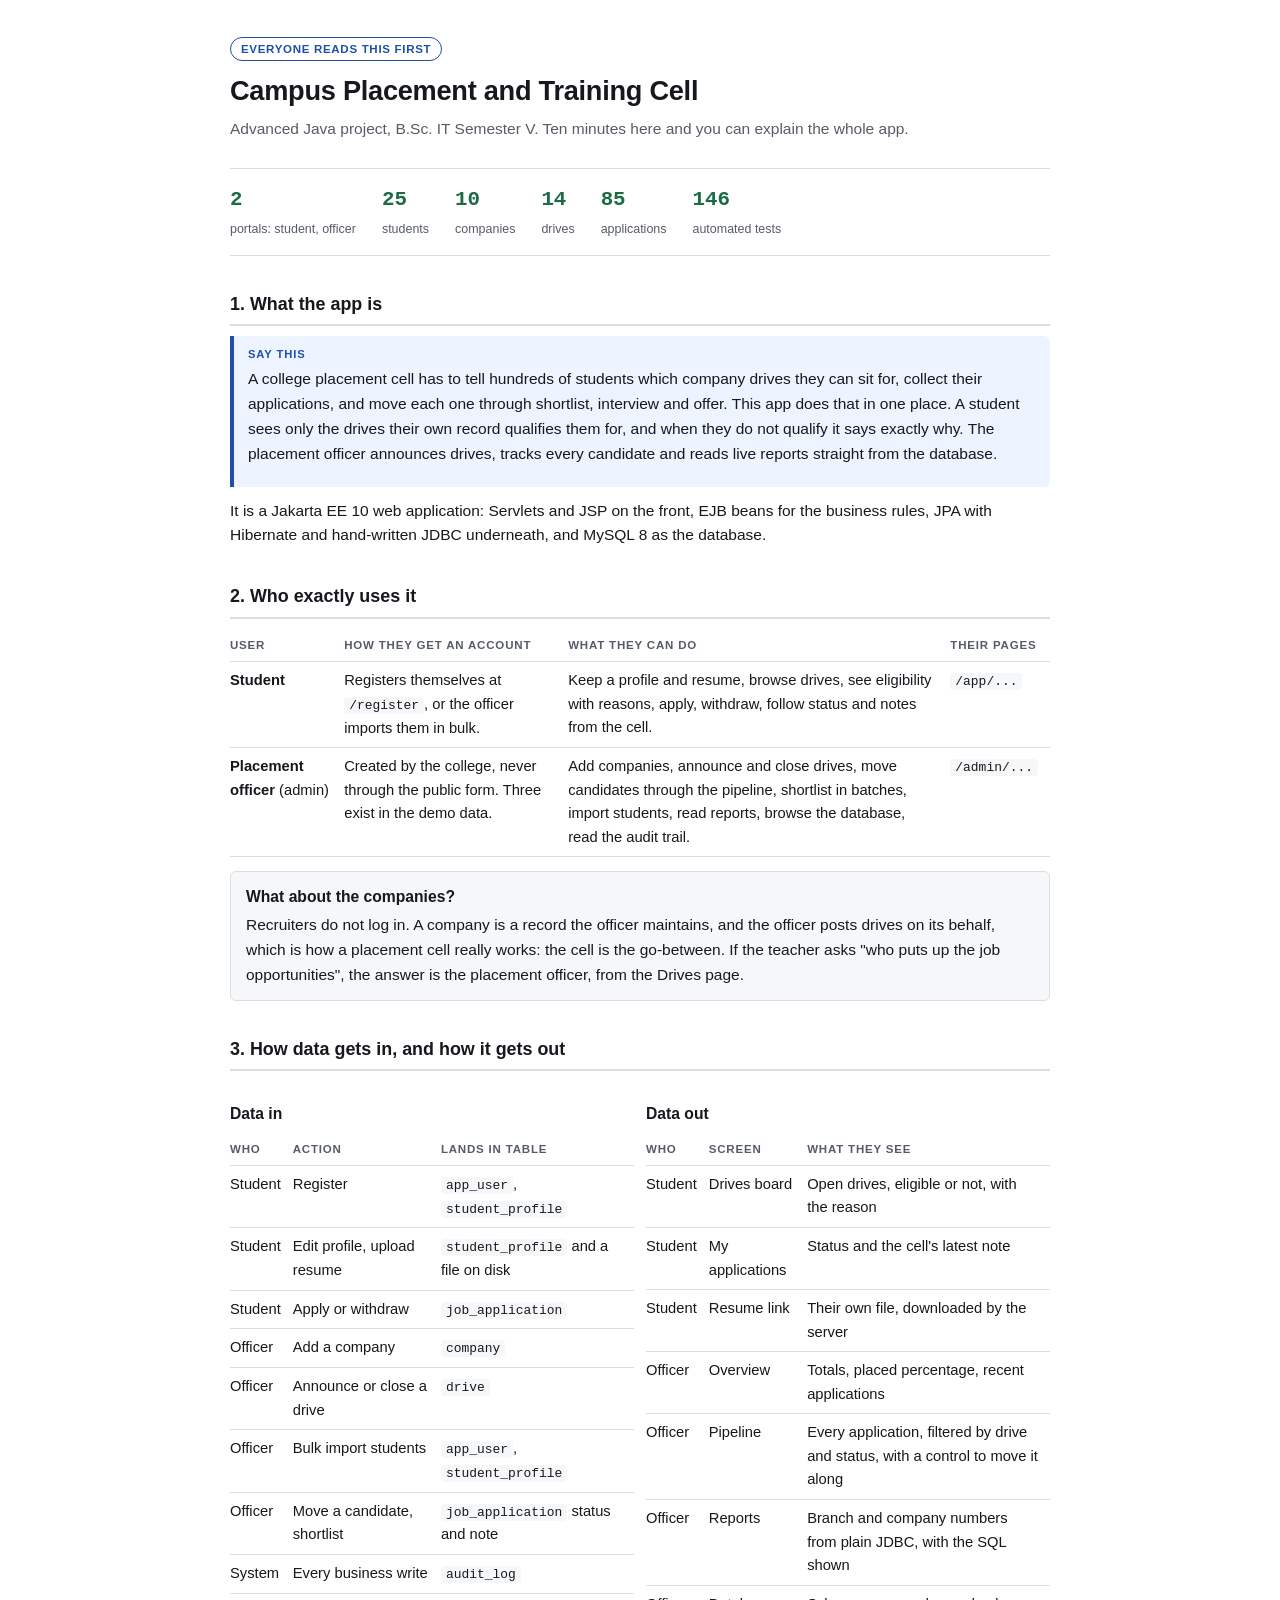
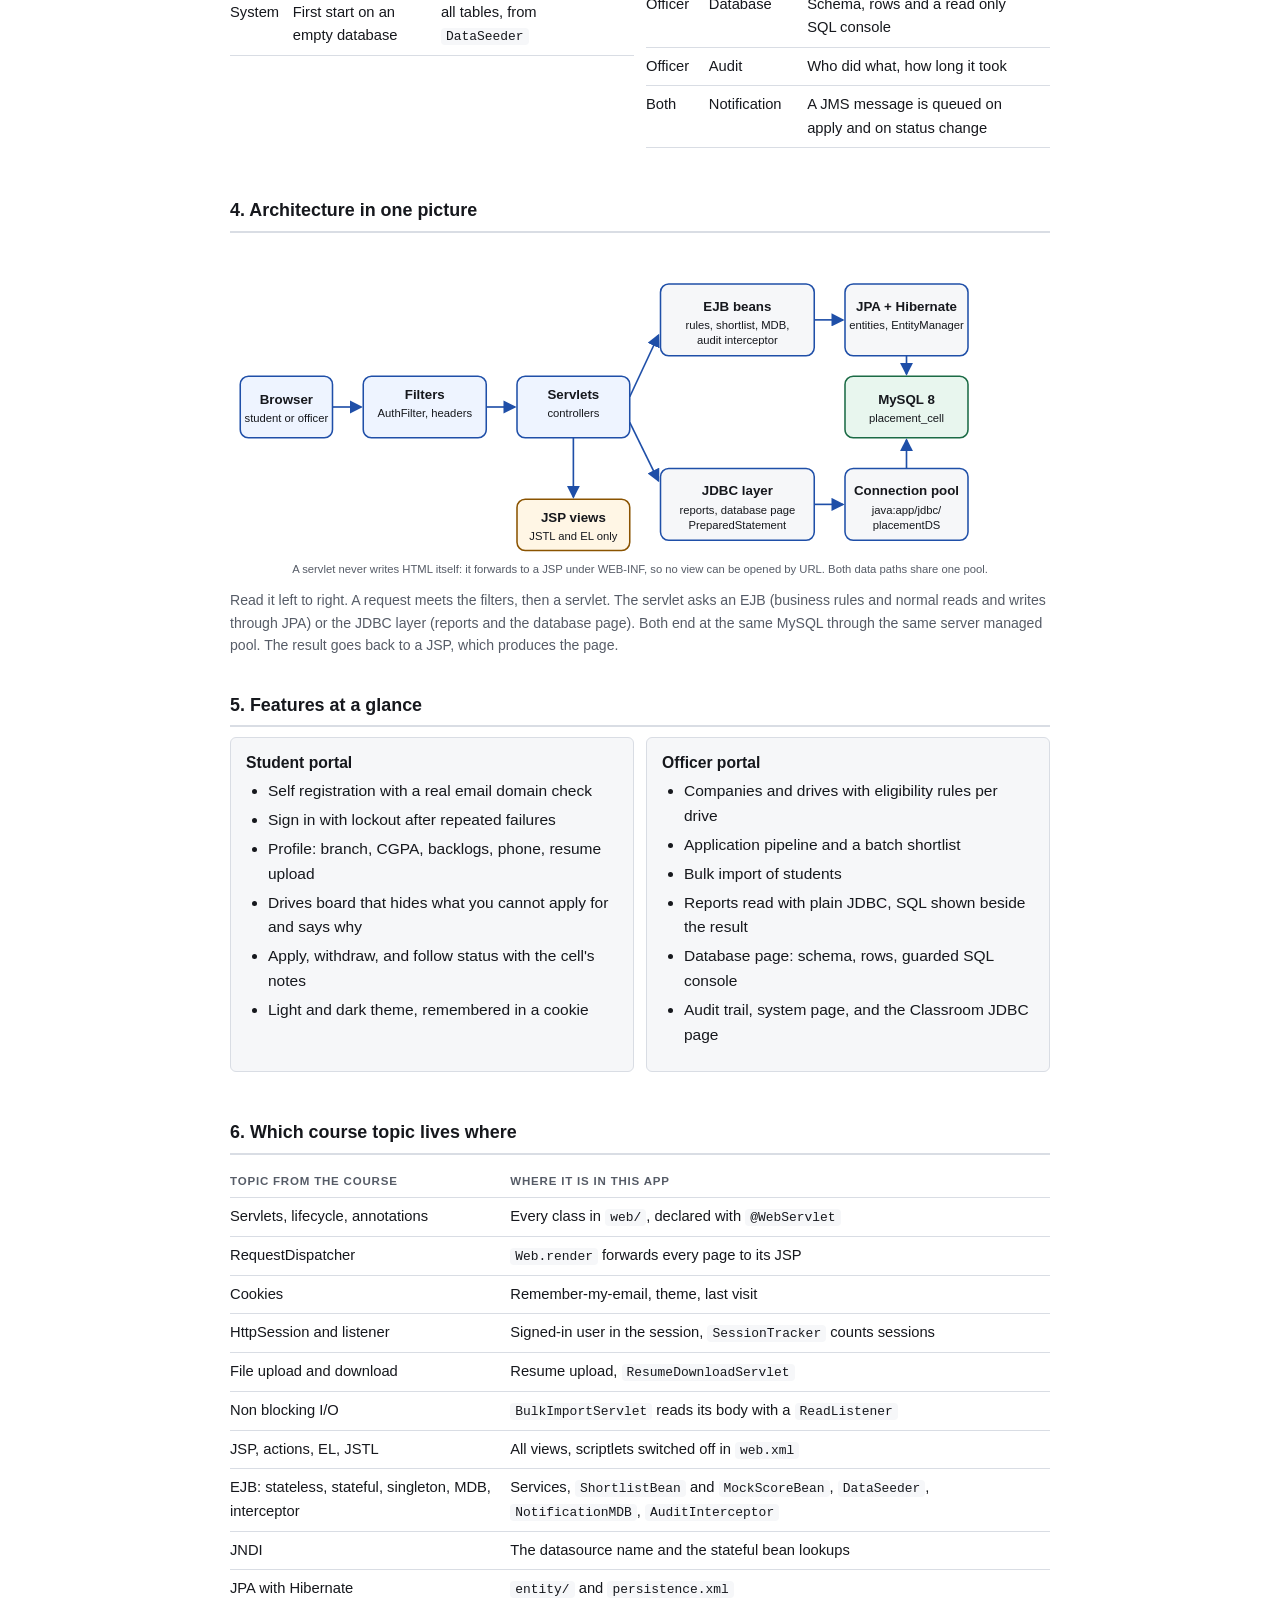
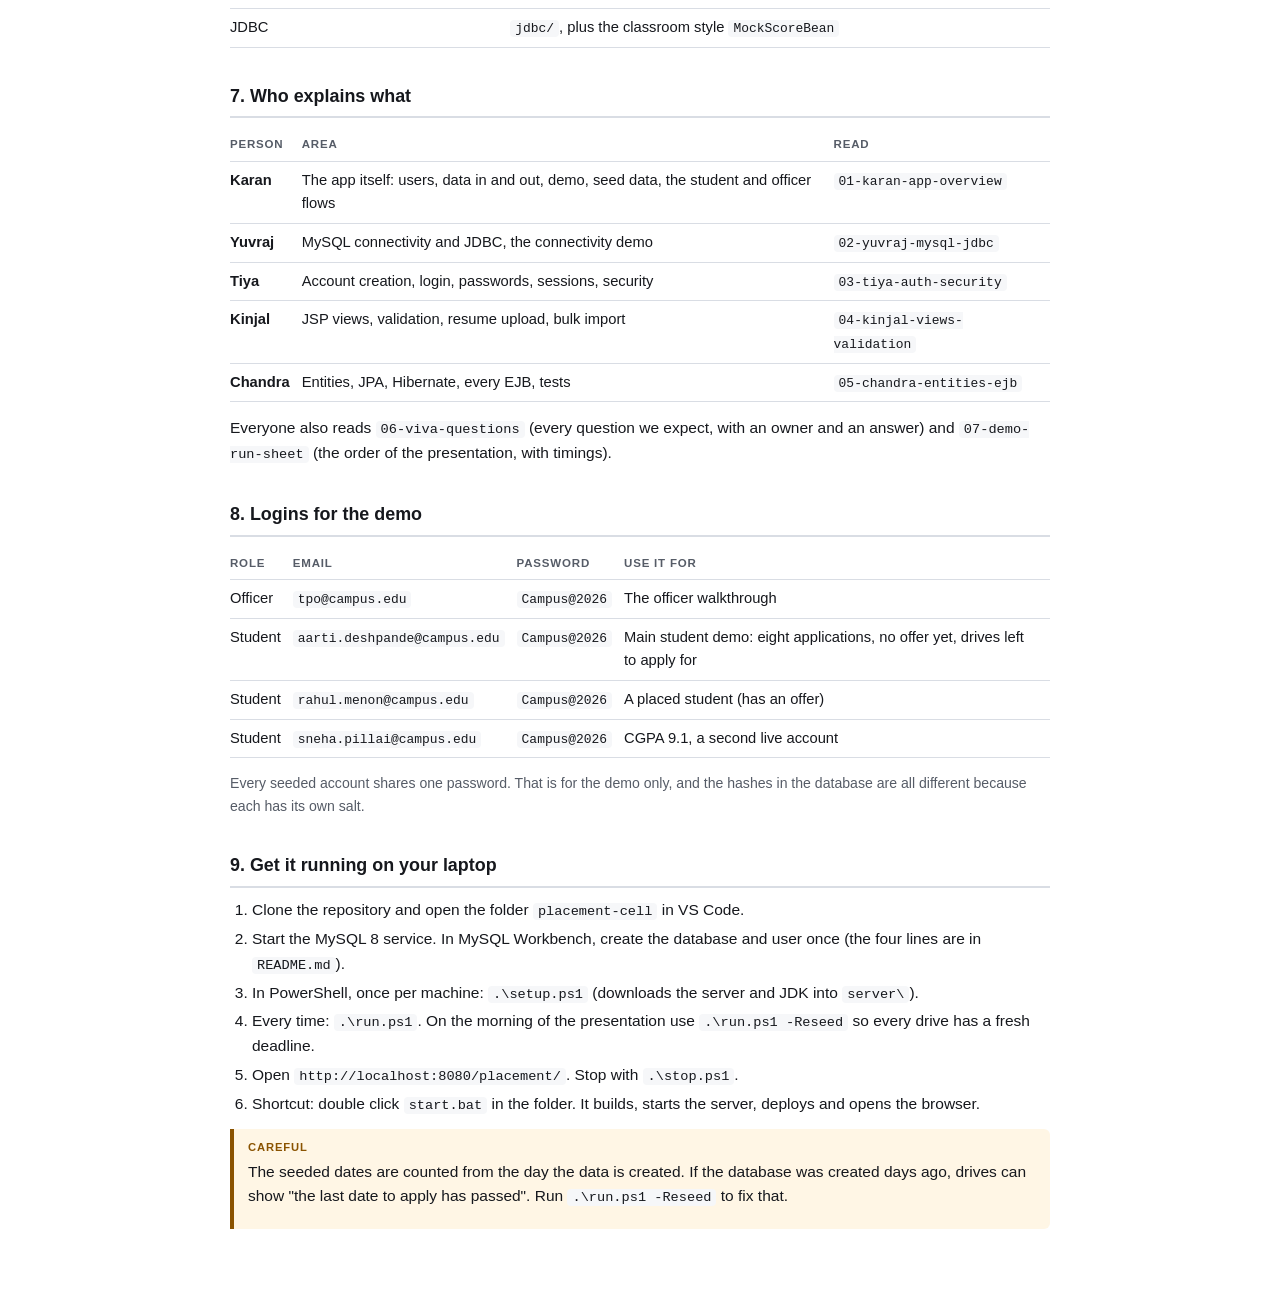
==== docs/team/00-start-here.html @ b0fe4827 "Add the team pack: overview, five role briefs, viva questions, demo run sheet docs/team holds one br" ====
<!doctype html>
<html lang="en">
<head>
<meta charset="utf-8">
<meta name="viewport" content="width=device-width, initial-scale=1">
<title>Start Here: Campus Placement and Training Cell</title>
<link rel="stylesheet" href="team.css">
</head>
<body>
<main>

<span class="who">Everyone reads this first</span>
<h1>Campus Placement and Training Cell</h1>
<p class="sub">Advanced Java project, B.Sc. IT Semester V. Ten minutes here and you can explain the whole app.</p>

<div class="stat">
  <div><b>2</b><span>portals: student, officer</span></div>
  <div><b>25</b><span>students</span></div>
  <div><b>10</b><span>companies</span></div>
  <div><b>14</b><span>drives</span></div>
  <div><b>85</b><span>applications</span></div>
  <div><b>146</b><span>automated tests</span></div>
</div>

<h2>1. What the app is</h2>
<div class="say">
  <p>A college placement cell has to tell hundreds of students which company drives they can sit for, collect
  their applications, and move each one through shortlist, interview and offer. This app does that in one place.
  A student sees only the drives their own record qualifies them for, and when they do not qualify it says exactly
  why. The placement officer announces drives, tracks every candidate and reads live reports straight from the
  database.</p>
</div>
<p>It is a Jakarta EE 10 web application: Servlets and JSP on the front, EJB beans for the business rules,
JPA with Hibernate and hand-written JDBC underneath, and MySQL 8 as the database.</p>

<h2>2. Who exactly uses it</h2>
<table>
  <tr><th>User</th><th>How they get an account</th><th>What they can do</th><th>Their pages</th></tr>
  <tr>
    <td><b>Student</b></td>
    <td>Registers themselves at <code>/register</code>, or the officer imports them in bulk.</td>
    <td>Keep a profile and resume, browse drives, see eligibility with reasons, apply, withdraw,
        follow status and notes from the cell.</td>
    <td><code>/app/...</code></td>
  </tr>
  <tr>
    <td><b>Placement officer</b> (admin)</td>
    <td>Created by the college, never through the public form. Three exist in the demo data.</td>
    <td>Add companies, announce and close drives, move candidates through the pipeline, shortlist in batches,
        import students, read reports, browse the database, read the audit trail.</td>
    <td><code>/admin/...</code></td>
  </tr>
</table>
<div class="card">
  <h3>What about the companies?</h3>
  <p>Recruiters do not log in. A company is a record the officer maintains, and the officer posts drives on
  its behalf, which is how a placement cell really works: the cell is the go-between. If the teacher asks
  "who puts up the job opportunities", the answer is the placement officer, from the Drives page.</p>
</div>

<h2>3. How data gets in, and how it gets out</h2>
<div class="two">
<div>
<h3>Data in</h3>
<table>
  <tr><th>Who</th><th>Action</th><th>Lands in table</th></tr>
  <tr><td>Student</td><td>Register</td><td><code>app_user</code>, <code>student_profile</code></td></tr>
  <tr><td>Student</td><td>Edit profile, upload resume</td><td><code>student_profile</code> and a file on disk</td></tr>
  <tr><td>Student</td><td>Apply or withdraw</td><td><code>job_application</code></td></tr>
  <tr><td>Officer</td><td>Add a company</td><td><code>company</code></td></tr>
  <tr><td>Officer</td><td>Announce or close a drive</td><td><code>drive</code></td></tr>
  <tr><td>Officer</td><td>Bulk import students</td><td><code>app_user</code>, <code>student_profile</code></td></tr>
  <tr><td>Officer</td><td>Move a candidate, shortlist</td><td><code>job_application</code> status and note</td></tr>
  <tr><td>System</td><td>Every business write</td><td><code>audit_log</code></td></tr>
  <tr><td>System</td><td>First start on an empty database</td><td>all tables, from <code>DataSeeder</code></td></tr>
</table>
</div>
<div>
<h3>Data out</h3>
<table>
  <tr><th>Who</th><th>Screen</th><th>What they see</th></tr>
  <tr><td>Student</td><td>Drives board</td><td>Open drives, eligible or not, with the reason</td></tr>
  <tr><td>Student</td><td>My applications</td><td>Status and the cell's latest note</td></tr>
  <tr><td>Student</td><td>Resume link</td><td>Their own file, downloaded by the server</td></tr>
  <tr><td>Officer</td><td>Overview</td><td>Totals, placed percentage, recent applications</td></tr>
  <tr><td>Officer</td><td>Pipeline</td><td>Every application, filtered by drive and status, with a control to move it along</td></tr>
  <tr><td>Officer</td><td>Reports</td><td>Branch and company numbers from plain JDBC, with the SQL shown</td></tr>
  <tr><td>Officer</td><td>Database</td><td>Schema, rows and a read only SQL console</td></tr>
  <tr><td>Officer</td><td>Audit</td><td>Who did what, how long it took</td></tr>
  <tr><td>Both</td><td>Notification</td><td>A JMS message is queued on apply and on status change</td></tr>
</table>
</div>
</div>

<h2>4. Architecture in one picture</h2>
<svg viewBox="0 0 800 330" width="100%" role="img" aria-label="Request flow from browser to MySQL">
  <defs>
    <marker id="ar" markerWidth="8" markerHeight="8" refX="7" refY="4" orient="auto">
      <path d="M0,0 L8,4 L0,8 z" fill="#1f4fa8"/>
    </marker>
  </defs>
  <g font-size="13" fill="#16181d" stroke="#1f4fa8" stroke-width="1.5">
    <rect x="10" y="130" width="90" height="60" rx="8" fill="#eef4ff"/>
    <rect x="130" y="130" width="120" height="60" rx="8" fill="#eef4ff"/>
    <rect x="280" y="130" width="110" height="60" rx="8" fill="#eef4ff"/>
    <rect x="420" y="40" width="150" height="70" rx="8" fill="#f6f7f9"/>
    <rect x="420" y="220" width="150" height="70" rx="8" fill="#f6f7f9"/>
    <rect x="600" y="40" width="120" height="70" rx="8" fill="#f6f7f9"/>
    <rect x="600" y="130" width="120" height="60" rx="8" fill="#e8f6ee" stroke="#1b6b45"/>
    <rect x="600" y="220" width="120" height="70" rx="8" fill="#f6f7f9"/>
    <rect x="280" y="250" width="110" height="50" rx="8" fill="#fff6e5" stroke="#8a5300"/>
  </g>
  <g font-size="13" text-anchor="middle" fill="#16181d">
    <text x="55" y="157" font-weight="700">Browser</text><text x="55" y="175" font-size="11">student or officer</text>
    <text x="190" y="152" font-weight="700">Filters</text><text x="190" y="170" font-size="11">AuthFilter, headers</text>
    <text x="335" y="152" font-weight="700">Servlets</text><text x="335" y="170" font-size="11">controllers</text>
    <text x="495" y="66" font-weight="700">EJB beans</text><text x="495" y="84" font-size="11">rules, shortlist, MDB,</text><text x="495" y="99" font-size="11">audit interceptor</text>
    <text x="495" y="246" font-weight="700">JDBC layer</text><text x="495" y="264" font-size="11">reports, database page</text><text x="495" y="279" font-size="11">PreparedStatement</text>
    <text x="660" y="66" font-weight="700">JPA + Hibernate</text><text x="660" y="84" font-size="11">entities, EntityManager</text>
    <text x="660" y="157" font-weight="700">MySQL 8</text><text x="660" y="175" font-size="11">placement_cell</text>
    <text x="660" y="246" font-weight="700">Connection pool</text><text x="660" y="264" font-size="11">java:app/jdbc/</text><text x="660" y="279" font-size="11">placementDS</text>
    <text x="335" y="272" font-weight="700">JSP views</text><text x="335" y="290" font-size="11">JSTL and EL only</text>
  </g>
  <g stroke="#1f4fa8" stroke-width="1.6" fill="none" marker-end="url(#ar)">
    <path d="M100,160 L128,160"/><path d="M250,160 L278,160"/>
    <path d="M390,150 L418,90"/><path d="M390,175 L418,232"/>
    <path d="M570,75 L598,75"/><path d="M570,255 L598,255"/>
    <path d="M660,110 L660,128"/><path d="M660,220 L660,192"/>
    <path d="M335,190 L335,248"/>
  </g>
  <text x="400" y="322" font-size="11" text-anchor="middle" fill="#565c67">A servlet never writes HTML itself: it forwards to a JSP under WEB-INF, so no view can be opened by URL. Both data paths share one pool.</text>
</svg>
<p class="note">Read it left to right. A request meets the filters, then a servlet. The servlet asks an EJB (business
rules and normal reads and writes through JPA) or the JDBC layer (reports and the database page). Both end at the
same MySQL through the same server managed pool. The result goes back to a JSP, which produces the page.</p>

<h2>5. Features at a glance</h2>
<div class="two">
<div class="card">
  <h3>Student portal</h3>
  <ul>
    <li>Self registration with a real email domain check</li>
    <li>Sign in with lockout after repeated failures</li>
    <li>Profile: branch, CGPA, backlogs, phone, resume upload</li>
    <li>Drives board that hides what you cannot apply for and says why</li>
    <li>Apply, withdraw, and follow status with the cell's notes</li>
    <li>Light and dark theme, remembered in a cookie</li>
  </ul>
</div>
<div class="card">
  <h3>Officer portal</h3>
  <ul>
    <li>Companies and drives with eligibility rules per drive</li>
    <li>Application pipeline and a batch shortlist</li>
    <li>Bulk import of students</li>
    <li>Reports read with plain JDBC, SQL shown beside the result</li>
    <li>Database page: schema, rows, guarded SQL console</li>
    <li>Audit trail, system page, and the Classroom JDBC page</li>
  </ul>
</div>
</div>

<h2>6. Which course topic lives where</h2>
<table>
  <tr><th>Topic from the course</th><th>Where it is in this app</th></tr>
  <tr><td>Servlets, lifecycle, annotations</td><td>Every class in <code>web/</code>, declared with <code>@WebServlet</code></td></tr>
  <tr><td>RequestDispatcher</td><td><code>Web.render</code> forwards every page to its JSP</td></tr>
  <tr><td>Cookies</td><td>Remember-my-email, theme, last visit</td></tr>
  <tr><td>HttpSession and listener</td><td>Signed-in user in the session, <code>SessionTracker</code> counts sessions</td></tr>
  <tr><td>File upload and download</td><td>Resume upload, <code>ResumeDownloadServlet</code></td></tr>
  <tr><td>Non blocking I/O</td><td><code>BulkImportServlet</code> reads its body with a <code>ReadListener</code></td></tr>
  <tr><td>JSP, actions, EL, JSTL</td><td>All views, scriptlets switched off in <code>web.xml</code></td></tr>
  <tr><td>EJB: stateless, stateful, singleton, MDB, interceptor</td><td>Services, <code>ShortlistBean</code> and <code>MockScoreBean</code>, <code>DataSeeder</code>, <code>NotificationMDB</code>, <code>AuditInterceptor</code></td></tr>
  <tr><td>JNDI</td><td>The datasource name and the stateful bean lookups</td></tr>
  <tr><td>JPA with Hibernate</td><td><code>entity/</code> and <code>persistence.xml</code></td></tr>
  <tr><td>JDBC</td><td><code>jdbc/</code>, plus the classroom style <code>MockScoreBean</code></td></tr>
</table>

<h2>7. Who explains what</h2>
<table>
  <tr><th>Person</th><th>Area</th><th>Read</th></tr>
  <tr><td><b>Karan</b></td><td>The app itself: users, data in and out, demo, seed data, the student and officer flows</td><td><code>01-karan-app-overview</code></td></tr>
  <tr><td><b>Yuvraj</b></td><td>MySQL connectivity and JDBC, the connectivity demo</td><td><code>02-yuvraj-mysql-jdbc</code></td></tr>
  <tr><td><b>Tiya</b></td><td>Account creation, login, passwords, sessions, security</td><td><code>03-tiya-auth-security</code></td></tr>
  <tr><td><b>Kinjal</b></td><td>JSP views, validation, resume upload, bulk import</td><td><code>04-kinjal-views-validation</code></td></tr>
  <tr><td><b>Chandra</b></td><td>Entities, JPA, Hibernate, every EJB, tests</td><td><code>05-chandra-entities-ejb</code></td></tr>
</table>
<p>Everyone also reads <code>06-viva-questions</code> (every question we expect, with an owner and an answer) and
<code>07-demo-run-sheet</code> (the order of the presentation, with timings).</p>

<h2>8. Logins for the demo</h2>
<table>
  <tr><th>Role</th><th>Email</th><th>Password</th><th>Use it for</th></tr>
  <tr><td>Officer</td><td><code>tpo@campus.edu</code></td><td><code>Campus@2026</code></td><td>The officer walkthrough</td></tr>
  <tr><td>Student</td><td><code>aarti.deshpande@campus.edu</code></td><td><code>Campus@2026</code></td><td>Main student demo: eight applications, no offer yet, drives left to apply for</td></tr>
  <tr><td>Student</td><td><code>rahul.menon@campus.edu</code></td><td><code>Campus@2026</code></td><td>A placed student (has an offer)</td></tr>
  <tr><td>Student</td><td><code>sneha.pillai@campus.edu</code></td><td><code>Campus@2026</code></td><td>CGPA 9.1, a second live account</td></tr>
</table>
<p class="note">Every seeded account shares one password. That is for the demo only, and the hashes in the database
are all different because each has its own salt.</p>

<h2>9. Get it running on your laptop</h2>
<ol>
  <li>Clone the repository and open the folder <code>placement-cell</code> in VS Code.</li>
  <li>Start the MySQL 8 service. In MySQL Workbench, create the database and user once (the four lines are in <code>README.md</code>).</li>
  <li>In PowerShell, once per machine: <code>.\setup.ps1</code> (downloads the server and JDK into <code>server\</code>).</li>
  <li>Every time: <code>.\run.ps1</code>. On the morning of the presentation use <code>.\run.ps1 -Reseed</code> so every drive has a fresh deadline.</li>
  <li>Open <code>http://localhost:8080/placement/</code>. Stop with <code>.\stop.ps1</code>.</li>
  <li>Shortcut: double click <code>start.bat</code> in the folder. It builds, starts the server, deploys and opens the browser.</li>
</ol>
<div class="warn"><p>The seeded dates are counted from the day the data is created. If the database was created days ago, drives
can show "the last date to apply has passed". Run <code>.\run.ps1 -Reseed</code> to fix that.</p></div>

</main>
</body>
</html>
---- docs/team/team.css ----
/* Shared look for every team document. Printed to PDF by build-pdfs.ps1. */
:root {
  --ink: #16181d; --muted: #565c67; --line: #d9dde4;
  --paper: #ffffff; --panel: #f6f7f9; --accent: #1f4fa8; --ok: #1b6b45;
  --warn: #8a5300; --warnbg: #fff6e5; --sayb: #eef4ff;
}
* { box-sizing: border-box; }
body { margin: 0; padding: 36px 20px 64px; background: var(--paper); color: var(--ink);
       font: 15.5px/1.6 "Segoe UI", -apple-system, Roboto, sans-serif; }
main { max-width: 820px; margin: 0 auto; }
h1 { font-size: 1.7rem; margin: 0 0 4px; letter-spacing: -0.01em; }
.sub { color: var(--muted); margin: 0 0 26px; }
h2 { font-size: 1.12rem; margin: 34px 0 10px; padding-bottom: 6px;
     border-bottom: 2px solid var(--line); }
h3 { font-size: 0.98rem; margin: 20px 0 6px; }
p { margin: 0 0 10px; }
ul, ol { margin: 0 0 12px; padding-left: 22px; }
li { margin-bottom: 4px; }
code, .mono { font-family: ui-monospace, "Cascadia Mono", Consolas, monospace; font-size: 0.88em; }
code { background: var(--panel); padding: 1px 5px; border-radius: 4px; }
pre { background: var(--panel); border: 1px solid var(--line); border-radius: 6px;
      padding: 12px 14px; overflow-x: auto; margin: 0 0 12px; font-size: 0.84rem; line-height: 1.45; }
pre code { background: none; padding: 0; }
table { width: 100%; border-collapse: collapse; margin: 0 0 14px; }
th, td { text-align: left; padding: 7px 12px 7px 0; border-bottom: 1px solid var(--line);
         vertical-align: top; font-size: 0.92rem; }
th { font-size: 0.72rem; text-transform: uppercase; letter-spacing: 0.07em; color: var(--muted); }
.who { display: inline-block; font-size: 0.72rem; letter-spacing: 0.06em; text-transform: uppercase;
       color: var(--accent); border: 1px solid var(--accent); border-radius: 99px; padding: 2px 10px;
       margin-bottom: 8px; font-weight: 600; }
.card { border: 1px solid var(--line); border-radius: 6px; background: var(--panel);
        padding: 12px 15px; margin: 0 0 12px; }
.card h3 { margin: 0 0 4px; }
.card p:last-child { margin-bottom: 0; }
.say { border-left: 4px solid var(--accent); background: var(--sayb); border-radius: 0 6px 6px 0;
       padding: 10px 14px; margin: 0 0 12px; }
.say::before { content: "Say this"; display: block; font-size: 0.7rem; letter-spacing: 0.08em;
               text-transform: uppercase; color: var(--accent); font-weight: 700; margin-bottom: 3px; }
.warn { border-left: 4px solid var(--warn); background: var(--warnbg); border-radius: 0 6px 6px 0;
        padding: 10px 14px; margin: 0 0 12px; }
.warn::before { content: "Careful"; display: block; font-size: 0.7rem; letter-spacing: 0.08em;
                text-transform: uppercase; color: var(--warn); font-weight: 700; margin-bottom: 3px; }
.qa { border: 1px solid var(--line); border-radius: 6px; margin: 0 0 10px; break-inside: avoid; }
.qa .q { margin: 0; padding: 8px 14px; background: var(--panel); font-weight: 600;
         border-bottom: 1px solid var(--line); border-radius: 6px 6px 0 0; }
.qa .a { margin: 0; padding: 9px 14px; }
.qa .a + .a { padding-top: 0; }
.owner { font-size: 0.75rem; color: var(--accent); font-weight: 600; margin-left: 6px; }
.steps { counter-reset: s; list-style: none; padding: 0; }
.steps li { counter-increment: s; position: relative; padding: 8px 12px 8px 46px; margin: 0 0 8px;
            border: 1px solid var(--line); border-radius: 6px; }
.steps li::before { content: counter(s); position: absolute; left: 12px; top: 8px; width: 24px; height: 24px;
                    border-radius: 50%; background: var(--accent); color: #fff; font-weight: 700;
                    font-size: 0.8rem; text-align: center; line-height: 24px; }
.stat { display: flex; gap: 26px; flex-wrap: wrap; border-top: 1px solid var(--line);
        border-bottom: 1px solid var(--line); padding: 14px 0; margin: 8px 0 14px; }
.stat b { display: block; font-size: 1.3rem; font-family: ui-monospace, Consolas, monospace;
          color: var(--ok); font-weight: 600; }
.stat span { font-size: 0.78rem; color: var(--muted); }
.note { color: var(--muted); font-size: 0.88rem; }
.two { display: grid; grid-template-columns: 1fr 1fr; gap: 12px; }
@media (max-width: 640px) { .two { grid-template-columns: 1fr; } }
svg text { font-family: "Segoe UI", sans-serif; }
@media print {
  body { padding: 0; font-size: 10.5pt; }
  main { max-width: none; }
  h2 { break-after: avoid; }
  .card, .say, .warn, .steps li, table, pre { break-inside: avoid; }
  a { color: inherit; text-decoration: none; }
}
@page { size: A4; margin: 16mm 14mm; }
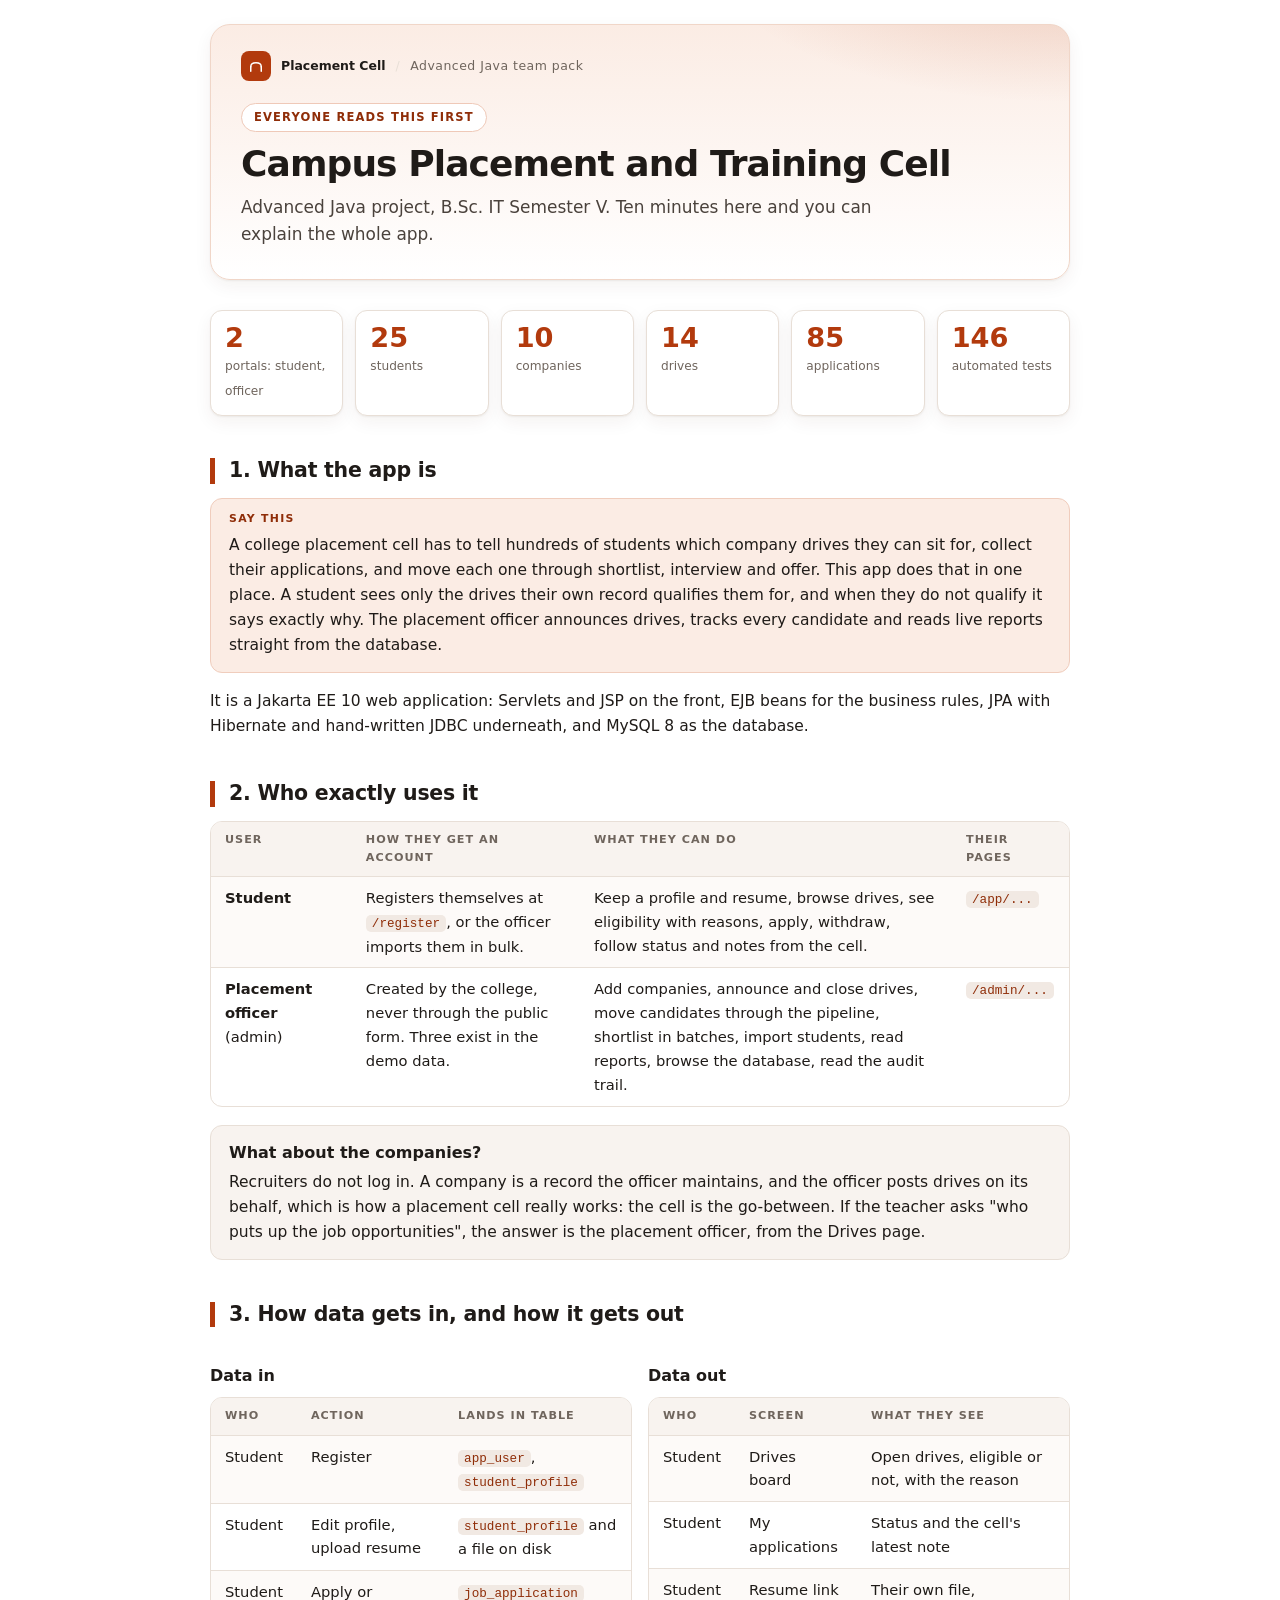
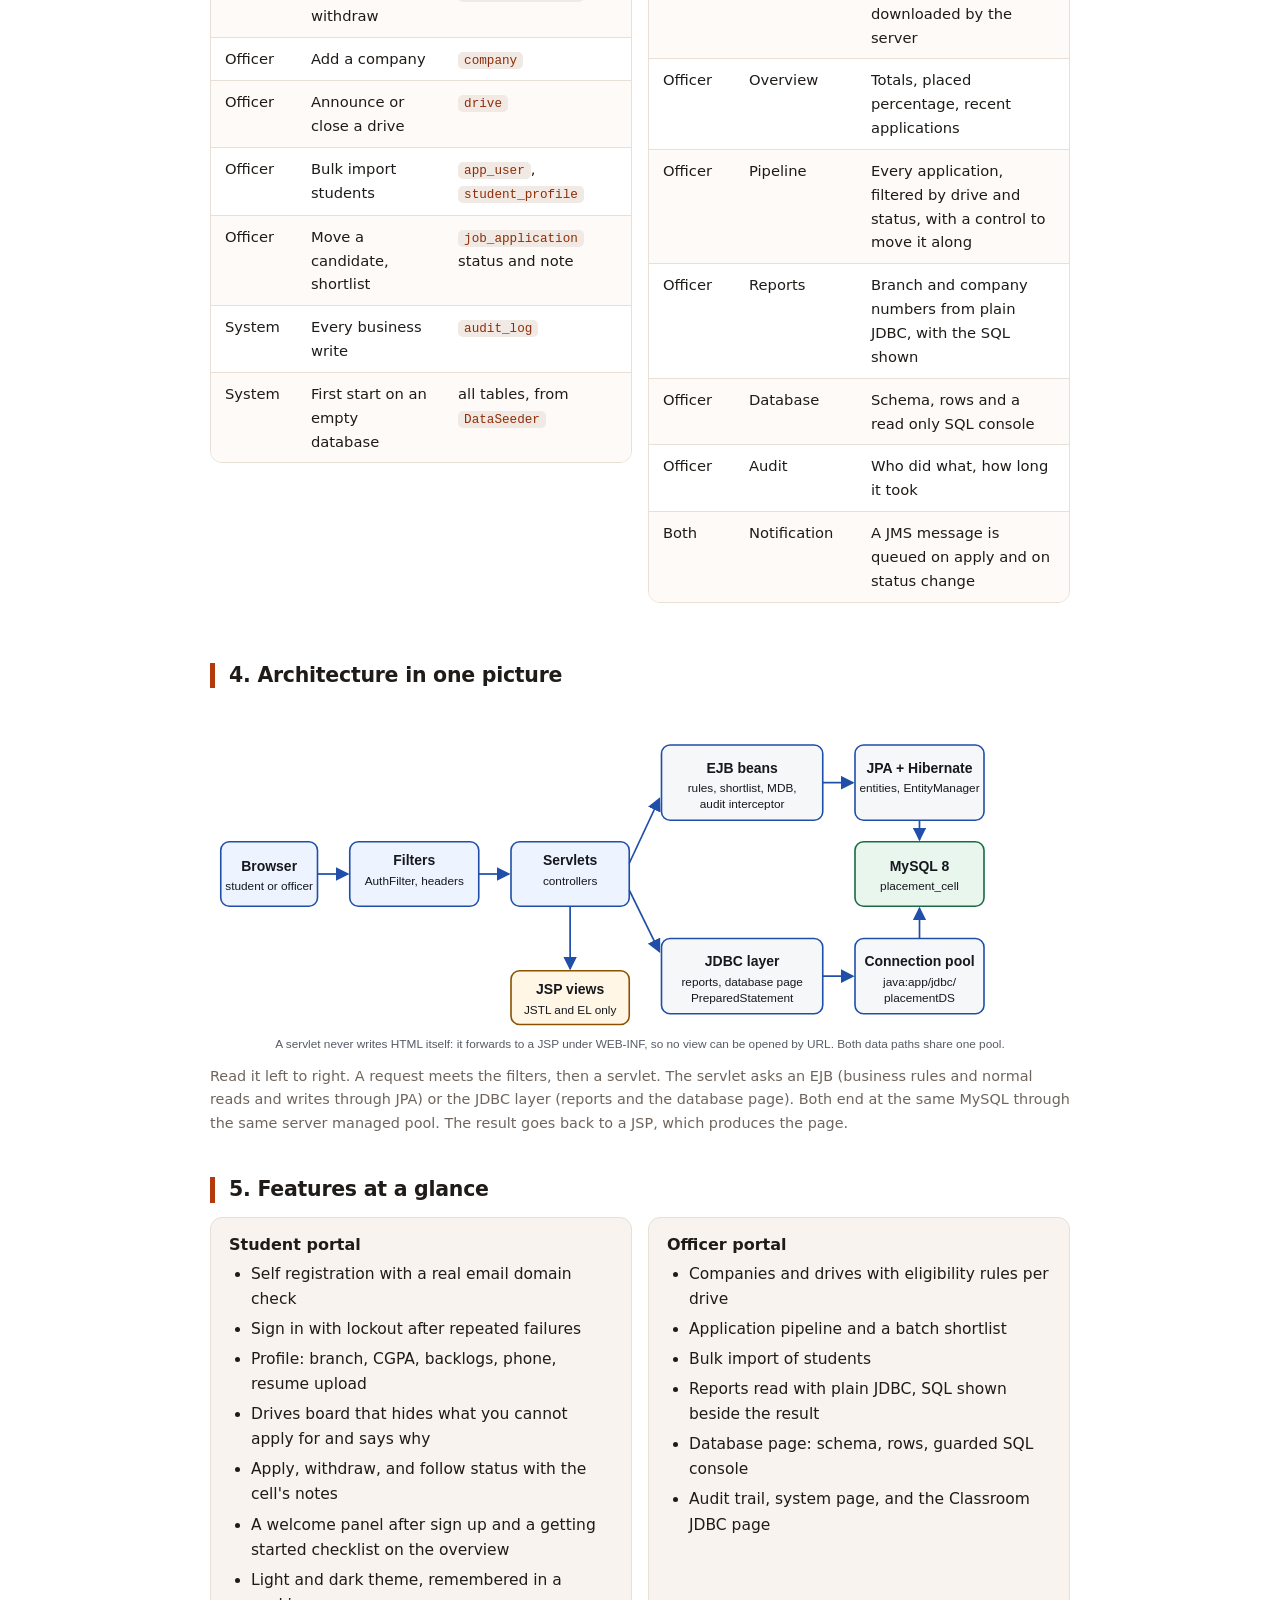
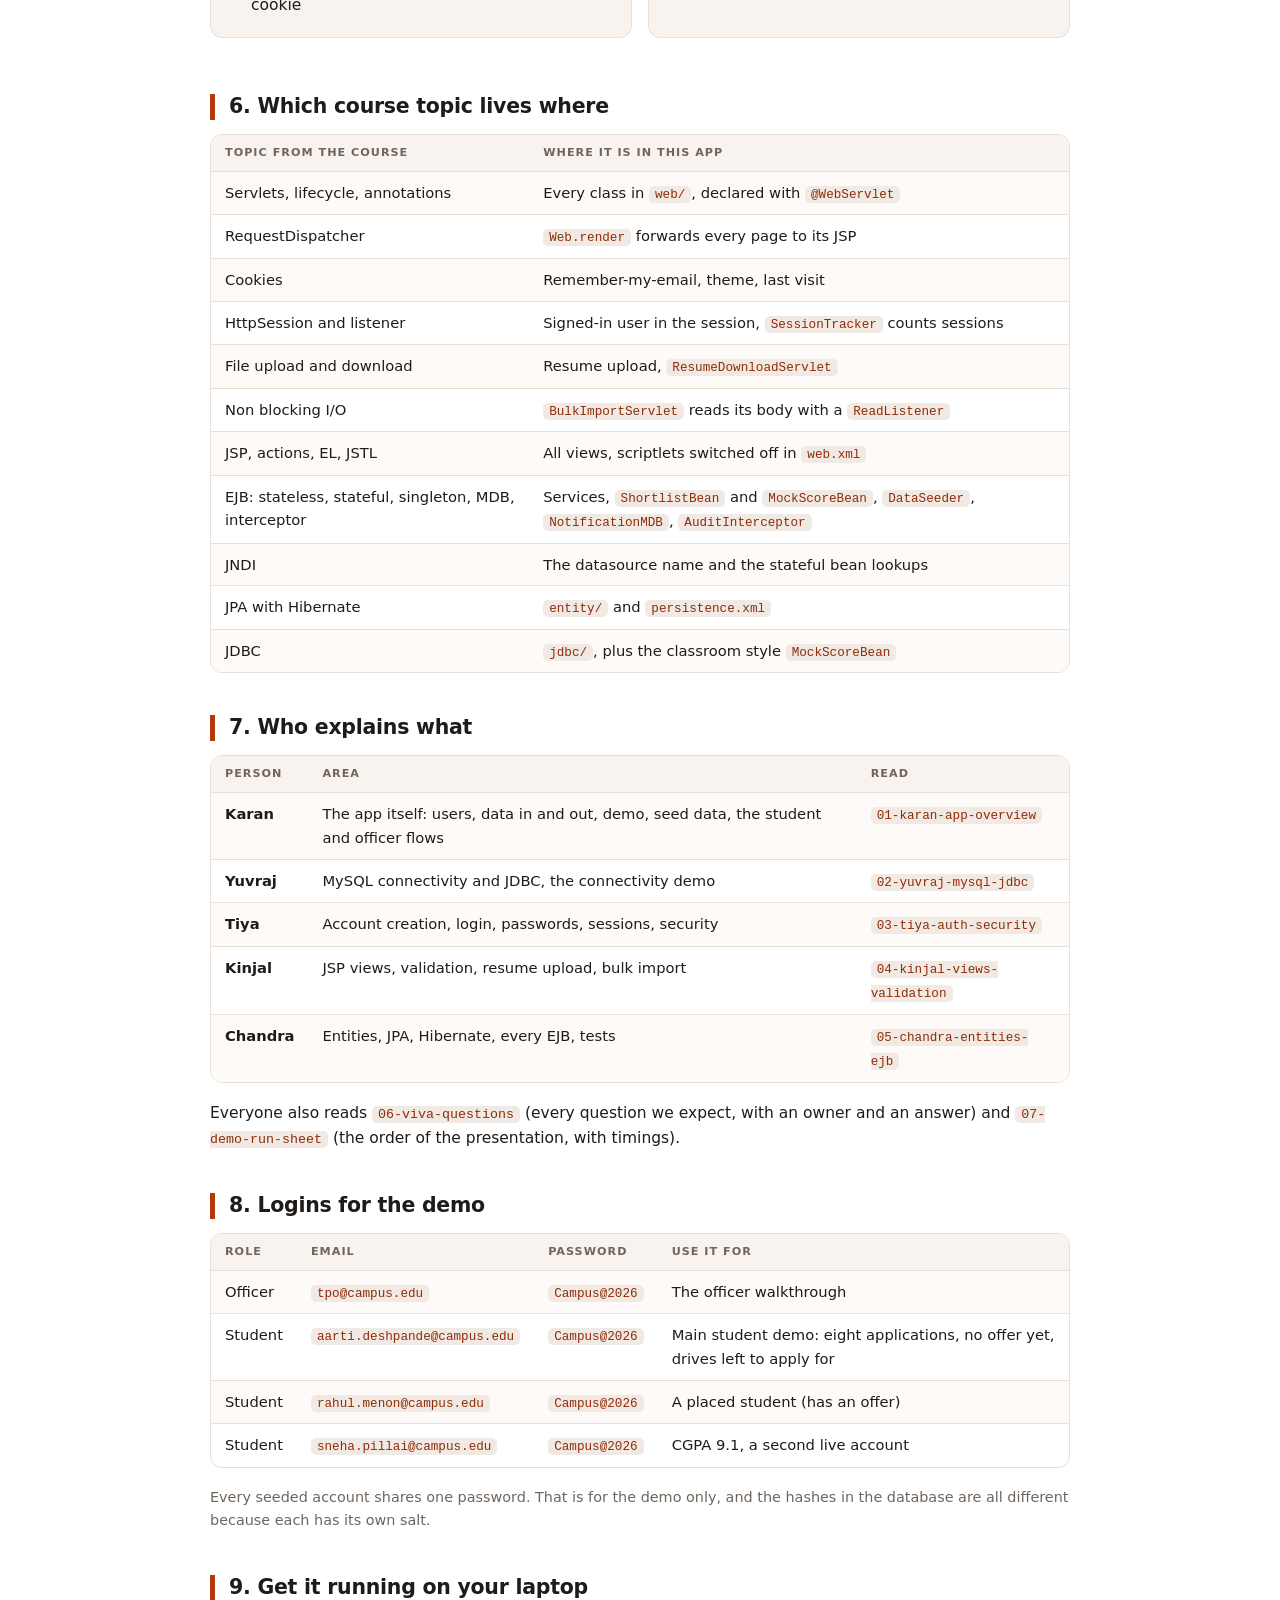
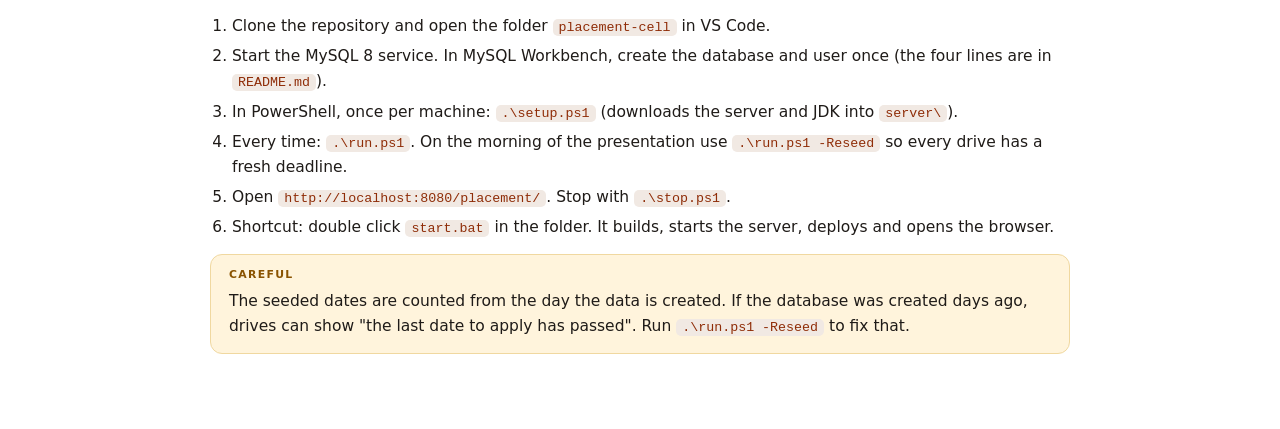
==== commit 49279572: "Make sign up and first use clearer, and redesign the team pack Registration now ends on a proper wel" ====
--- a/docs/team/00-start-here.html
+++ b/docs/team/00-start-here.html
@@ -9,9 +9,12 @@
 <body>
 <main>
 
+<header class="cover"><div class="cover-inner">
+<div class="brandrow"><span class="mark"><svg viewBox="0 0 24 24" aria-hidden="true"><path d="M5 19V13"/><path d="M19 19V13"/><path d="M5 13C5 6 19 6 19 13"/></svg></span><b>Placement Cell</b><span class="dot">/</span><span>Advanced Java team pack</span></div>
 <span class="who">Everyone reads this first</span>
 <h1>Campus Placement and Training Cell</h1>
 <p class="sub">Advanced Java project, B.Sc. IT Semester V. Ten minutes here and you can explain the whole app.</p>
+</div></header>
 
 <div class="stat">
   <div><b>2</b><span>portals: student, officer</span></div>
@@ -144,6 +147,7 @@
     <li>Profile: branch, CGPA, backlogs, phone, resume upload</li>
     <li>Drives board that hides what you cannot apply for and says why</li>
     <li>Apply, withdraw, and follow status with the cell's notes</li>
+    <li>A welcome panel after sign up and a getting started checklist on the overview</li>
     <li>Light and dark theme, remembered in a cookie</li>
   </ul>
 </div>
--- a/docs/team/team.css
+++ b/docs/team/team.css
@@ -1,71 +1,293 @@
-/* Shared look for every team document. Printed to PDF by build-pdfs.ps1. */
+/* Shared look for every team document, on screen and in the PDFs.
+   The palette is the app's own: warm neutrals with a terracotta accent. */
+
 :root {
-  --ink: #16181d; --muted: #565c67; --line: #d9dde4;
-  --paper: #ffffff; --panel: #f6f7f9; --accent: #1f4fa8; --ok: #1b6b45;
-  --warn: #8a5300; --warnbg: #fff6e5; --sayb: #eef4ff;
-}
+  --ink: #1f1b18;
+  --ink-2: #4a423c;
+  --muted: #6f655d;
+  --paper: #ffffff;
+  --panel: #f8f3ef;
+  --panel-2: #f1e9e3;
+  --line: #e8dfd7;
+  --accent: #b23a0d;
+  --accent-2: #8f2d08;
+  --accent-soft: #fbece4;
+  --ok: #1b6b45;
+  --ok-soft: #e4f4ec;
+  --warn: #8a5300;
+  --warn-soft: #fff4dc;
+  --code-bg: #24201d;
+  --code-ink: #f3e9e1;
+  --radius: 12px;
+  --shadow: 0 1px 2px rgba(60, 35, 20, .06), 0 6px 18px rgba(60, 35, 20, .06);
+}
+
 * { box-sizing: border-box; }
-body { margin: 0; padding: 36px 20px 64px; background: var(--paper); color: var(--ink);
-       font: 15.5px/1.6 "Segoe UI", -apple-system, Roboto, sans-serif; }
-main { max-width: 820px; margin: 0 auto; }
-h1 { font-size: 1.7rem; margin: 0 0 4px; letter-spacing: -0.01em; }
-.sub { color: var(--muted); margin: 0 0 26px; }
-h2 { font-size: 1.12rem; margin: 34px 0 10px; padding-bottom: 6px;
-     border-bottom: 2px solid var(--line); }
-h3 { font-size: 0.98rem; margin: 20px 0 6px; }
-p { margin: 0 0 10px; }
-ul, ol { margin: 0 0 12px; padding-left: 22px; }
-li { margin-bottom: 4px; }
-code, .mono { font-family: ui-monospace, "Cascadia Mono", Consolas, monospace; font-size: 0.88em; }
-code { background: var(--panel); padding: 1px 5px; border-radius: 4px; }
-pre { background: var(--panel); border: 1px solid var(--line); border-radius: 6px;
-      padding: 12px 14px; overflow-x: auto; margin: 0 0 12px; font-size: 0.84rem; line-height: 1.45; }
-pre code { background: none; padding: 0; }
-table { width: 100%; border-collapse: collapse; margin: 0 0 14px; }
-th, td { text-align: left; padding: 7px 12px 7px 0; border-bottom: 1px solid var(--line);
-         vertical-align: top; font-size: 0.92rem; }
-th { font-size: 0.72rem; text-transform: uppercase; letter-spacing: 0.07em; color: var(--muted); }
-.who { display: inline-block; font-size: 0.72rem; letter-spacing: 0.06em; text-transform: uppercase;
-       color: var(--accent); border: 1px solid var(--accent); border-radius: 99px; padding: 2px 10px;
-       margin-bottom: 8px; font-weight: 600; }
-.card { border: 1px solid var(--line); border-radius: 6px; background: var(--panel);
-        padding: 12px 15px; margin: 0 0 12px; }
+html { -webkit-print-color-adjust: exact; print-color-adjust: exact; }
+body {
+  margin: 0;
+  padding: 0 20px 72px;
+  background: var(--paper);
+  color: var(--ink);
+  font: 15.5px/1.62 "Inter", "Segoe UI Variable Text", "Segoe UI", system-ui, -apple-system, Roboto, sans-serif;
+  font-feature-settings: "cv11", "ss01";
+}
+main { max-width: 860px; margin: 0 auto; }
+
+/* ---------- Cover ---------- */
+
+.cover {
+  margin: 24px 0 30px;
+  padding: 26px 30px 30px;
+  background:
+    radial-gradient(520px 220px at 100% -30%, rgba(178, 58, 13, .20), transparent 70%),
+    linear-gradient(180deg, var(--accent-soft), #fff);
+  border: 1px solid #f0d6c8;
+  border-radius: 20px;
+  box-shadow: var(--shadow);
+}
+.brandrow {
+  display: flex; align-items: center; gap: 10px;
+  margin-bottom: 22px;
+  font-size: 0.78rem; letter-spacing: .04em; color: var(--muted);
+}
+.mark {
+  display: inline-grid; place-items: center;
+  width: 30px; height: 30px; border-radius: 8px;
+  background: var(--accent); color: #fff;
+}
+.mark svg { width: 18px; height: 18px; fill: none; stroke: #fff; stroke-width: 2; stroke-linecap: round; stroke-linejoin: round; }
+.brandrow b { color: var(--ink); font-weight: 650; letter-spacing: 0; }
+.brandrow .dot { color: var(--line); }
+
+.who {
+  display: inline-block;
+  font-size: 0.72rem; font-weight: 700; letter-spacing: .1em; text-transform: uppercase;
+  color: var(--accent-2);
+  background: #fff;
+  border: 1px solid #efc9b8;
+  border-radius: 99px;
+  padding: 4px 12px;
+  margin: 0 0 12px;
+}
+h1 {
+  font-size: 2.25rem; line-height: 1.12; letter-spacing: -0.025em;
+  margin: 0 0 10px; font-weight: 760;
+}
+.sub { color: var(--ink-2); font-size: 1.06rem; margin: 0; max-width: 62ch; }
+
+/* ---------- Headings and text ---------- */
+
+h2 {
+  display: flex; align-items: center; gap: 10px;
+  font-size: 1.28rem; letter-spacing: -0.012em; font-weight: 720;
+  margin: 42px 0 14px;
+  padding: 0 0 0 14px;
+  border-left: 5px solid var(--accent);
+  line-height: 1.25;
+}
+h3 { font-size: 1rem; margin: 22px 0 8px; font-weight: 700; color: var(--ink); }
+p { margin: 0 0 11px; }
+ul, ol { margin: 0 0 14px; padding-left: 22px; }
+li { margin-bottom: 5px; }
+a { color: var(--accent); text-underline-offset: 2px; }
+strong, b { font-weight: 680; }
+.note { color: var(--muted); font-size: 0.9rem; }
+
+code, .mono {
+  font-family: "Cascadia Code", "JetBrains Mono", ui-monospace, Consolas, monospace;
+  font-size: 0.86em;
+}
+code {
+  background: var(--panel-2);
+  color: var(--accent-2);
+  padding: 1px 6px;
+  border-radius: 5px;
+}
+
+/* ---------- Code ---------- */
+
+pre {
+  background: var(--code-bg); color: var(--code-ink);
+  border-radius: var(--radius);
+  padding: 14px 16px;
+  margin: 0 0 14px;
+  overflow-x: auto;
+  font-size: 0.83rem; line-height: 1.5;
+  box-shadow: var(--shadow);
+}
+pre code { background: none; color: inherit; padding: 0; }
+
+/* ---------- Tables ---------- */
+
+table {
+  width: 100%; border-collapse: separate; border-spacing: 0;
+  margin: 0 0 18px;
+  border: 1px solid var(--line); border-radius: var(--radius);
+  overflow: hidden;
+  background: #fff;
+}
+th, td { text-align: left; padding: 9px 14px; vertical-align: top; font-size: 0.92rem; }
+th {
+  background: var(--panel);
+  font-size: 0.7rem; font-weight: 700; letter-spacing: .09em; text-transform: uppercase;
+  color: var(--muted);
+  border-bottom: 1px solid var(--line);
+}
+td { border-bottom: 1px solid var(--line); }
+tr:last-child td { border-bottom: 0; }
+tbody tr:nth-child(even) td, table > tr:nth-child(even) td { background: #fdfaf8; }
+
+/* ---------- Cards and callouts ---------- */
+
+.card {
+  border: 1px solid var(--line); border-radius: var(--radius);
+  background: var(--panel);
+  padding: 14px 18px;
+  margin: 0 0 14px;
+}
 .card h3 { margin: 0 0 4px; }
-.card p:last-child { margin-bottom: 0; }
-.say { border-left: 4px solid var(--accent); background: var(--sayb); border-radius: 0 6px 6px 0;
-       padding: 10px 14px; margin: 0 0 12px; }
-.say::before { content: "Say this"; display: block; font-size: 0.7rem; letter-spacing: 0.08em;
-               text-transform: uppercase; color: var(--accent); font-weight: 700; margin-bottom: 3px; }
-.warn { border-left: 4px solid var(--warn); background: var(--warnbg); border-radius: 0 6px 6px 0;
-        padding: 10px 14px; margin: 0 0 12px; }
-.warn::before { content: "Careful"; display: block; font-size: 0.7rem; letter-spacing: 0.08em;
-                text-transform: uppercase; color: var(--warn); font-weight: 700; margin-bottom: 3px; }
-.qa { border: 1px solid var(--line); border-radius: 6px; margin: 0 0 10px; break-inside: avoid; }
-.qa .q { margin: 0; padding: 8px 14px; background: var(--panel); font-weight: 600;
-         border-bottom: 1px solid var(--line); border-radius: 6px 6px 0 0; }
-.qa .a { margin: 0; padding: 9px 14px; }
+.card p:last-child, .card ul:last-child { margin-bottom: 0; }
+
+.say, .warn {
+  position: relative;
+  border-radius: var(--radius);
+  padding: 34px 18px 14px;
+  margin: 0 0 16px;
+}
+.say { background: var(--accent-soft); border: 1px solid #f0cdbd; }
+.warn { background: var(--warn-soft); border: 1px solid #f0d8a0; }
+.say::before, .warn::before {
+  position: absolute; top: 11px; left: 18px;
+  font-size: 0.68rem; font-weight: 800; letter-spacing: .12em; text-transform: uppercase;
+}
+.say::before { content: "Say this"; color: var(--accent-2); }
+.warn::before { content: "Careful"; color: var(--warn); }
+.say p:last-child, .warn p:last-child { margin-bottom: 0; }
+.say p { color: var(--ink); }
+
+/* ---------- Numbered steps ---------- */
+
+.steps { counter-reset: s; list-style: none; padding: 0; margin: 0 0 16px; }
+.steps li {
+  counter-increment: s;
+  position: relative;
+  padding: 12px 16px 12px 58px;
+  margin: 0 0 10px;
+  background: #fff;
+  border: 1px solid var(--line); border-radius: var(--radius);
+  box-shadow: 0 1px 0 rgba(60, 35, 20, .03);
+}
+.steps li::before {
+  content: counter(s);
+  position: absolute; left: 15px; top: 12px;
+  width: 30px; height: 30px; line-height: 30px; text-align: center;
+  border-radius: 50%;
+  background: var(--accent); color: #fff;
+  font-weight: 750; font-size: 0.86rem;
+}
+
+/* ---------- Questions and answers ---------- */
+
+.qa {
+  border: 1px solid var(--line); border-radius: var(--radius);
+  margin: 0 0 12px; overflow: hidden; background: #fff;
+}
+.qa .q {
+  margin: 0; padding: 10px 16px;
+  background: var(--panel);
+  font-weight: 680;
+  border-bottom: 1px solid var(--line);
+}
+.qa .q::before { content: "Q"; margin-right: 9px; color: var(--accent); font-weight: 800; }
+.qa .a { margin: 0; padding: 11px 16px; }
 .qa .a + .a { padding-top: 0; }
-.owner { font-size: 0.75rem; color: var(--accent); font-weight: 600; margin-left: 6px; }
-.steps { counter-reset: s; list-style: none; padding: 0; }
-.steps li { counter-increment: s; position: relative; padding: 8px 12px 8px 46px; margin: 0 0 8px;
-            border: 1px solid var(--line); border-radius: 6px; }
-.steps li::before { content: counter(s); position: absolute; left: 12px; top: 8px; width: 24px; height: 24px;
-                    border-radius: 50%; background: var(--accent); color: #fff; font-weight: 700;
-                    font-size: 0.8rem; text-align: center; line-height: 24px; }
-.stat { display: flex; gap: 26px; flex-wrap: wrap; border-top: 1px solid var(--line);
-        border-bottom: 1px solid var(--line); padding: 14px 0; margin: 8px 0 14px; }
-.stat b { display: block; font-size: 1.3rem; font-family: ui-monospace, Consolas, monospace;
-          color: var(--ok); font-weight: 600; }
-.stat span { font-size: 0.78rem; color: var(--muted); }
-.note { color: var(--muted); font-size: 0.88rem; }
-.two { display: grid; grid-template-columns: 1fr 1fr; gap: 12px; }
-@media (max-width: 640px) { .two { grid-template-columns: 1fr; } }
-svg text { font-family: "Segoe UI", sans-serif; }
+.owner {
+  display: inline-block; margin-left: 8px; vertical-align: 1px;
+  font-size: 0.68rem; font-weight: 700; letter-spacing: .05em; text-transform: uppercase;
+  color: var(--accent-2); background: var(--accent-soft);
+  border-radius: 99px; padding: 1px 9px;
+}
+
+/* ---------- Key figures ---------- */
+
+.stat {
+  display: grid; grid-template-columns: repeat(auto-fit, minmax(110px, 1fr)); gap: 12px;
+  margin: 0 0 26px;
+}
+.stat > div {
+  background: #fff; border: 1px solid var(--line); border-radius: var(--radius);
+  padding: 12px 14px; box-shadow: var(--shadow);
+}
+.stat b { display: block; font-size: 1.7rem; line-height: 1.1; color: var(--accent); font-weight: 760; }
+.stat span { font-size: 0.76rem; color: var(--muted); }
+
+.two { display: grid; grid-template-columns: 1fr 1fr; gap: 16px; }
+@media (max-width: 680px) { .two { grid-template-columns: 1fr; } .cover h1, h1 { font-size: 1.8rem; } }
+
+svg text { font-family: "Inter", "Segoe UI", sans-serif; }
+
+/* ---------- Print ---------- */
+
+@page {
+  size: A4;
+  margin: 15mm 14mm 17mm;
+  @bottom-left {
+    content: "Campus Placement and Training Cell  |  Team pack";
+    font: 8pt "Segoe UI", sans-serif; color: #8a7f76;
+  }
+  @bottom-right {
+    content: counter(page) " / " counter(pages);
+    font: 8pt "Segoe UI", sans-serif; color: #8a7f76;
+  }
+}
 @media print {
-  body { padding: 0; font-size: 10.5pt; }
+  body { padding: 0; font-size: 10.4pt; line-height: 1.5; }
   main { max-width: none; }
-  h2 { break-after: avoid; }
-  .card, .say, .warn, .steps li, table, pre { break-inside: avoid; }
+  .cover { margin: 0 0 20px; padding: 16px 22px 22px; box-shadow: none; }
+  h1 { font-size: 23pt; }
+  h2 { break-after: avoid; margin-top: 24px; margin-bottom: 10px; font-size: 14pt; }
+  h3 { break-after: avoid; }
+  .card, .say, .warn, .steps li, .qa, pre, tr, .stat > div { break-inside: avoid; }
   a { color: inherit; text-decoration: none; }
-}
-@page { size: A4; margin: 16mm 14mm; }
+  pre { box-shadow: none; font-size: 8.6pt; padding: 10px 12px; }
+  th, td { padding: 6px 11px; font-size: 9.6pt; }
+  p, li { margin-bottom: 7px; }
+  h3 { margin-top: 15px; }
+  .steps li { padding: 8px 14px 8px 50px; margin-bottom: 7px; }
+  .steps li::before { left: 12px; top: 8px; width: 26px; height: 26px; line-height: 26px; font-size: 0.78rem; }
+  .qa { margin-bottom: 9px; }
+  .qa .q { padding: 7px 14px; }
+  .qa .a { padding: 8px 14px; }
+  .say, .warn { padding: 30px 16px 10px; margin-bottom: 12px; }
+  .card { padding: 10px 15px; margin-bottom: 10px; }
+  .stat > div { padding: 9px 12px; }
+}
+
+/* ---------- Index page ---------- */
+
+.tiles { display: grid; grid-template-columns: repeat(auto-fill, minmax(250px, 1fr)); gap: 14px; margin: 0 0 20px; }
+.tile {
+  display: flex; flex-direction: column; gap: 6px;
+  background: #fff; border: 1px solid var(--line); border-radius: 16px;
+  padding: 16px 18px 14px;
+  box-shadow: var(--shadow);
+}
+.tile .avatar {
+  display: grid; place-items: center;
+  width: 38px; height: 38px; border-radius: 50%;
+  background: var(--accent); color: #fff; font-weight: 760; font-size: 1.05rem;
+}
+.tile .avatar.all { background: var(--ink); }
+.tile h3 { margin: 6px 0 0; font-size: 1.05rem; }
+.tile .role { color: var(--muted); font-size: 0.86rem; margin: 0 0 6px; flex: 1; }
+.tile .links { display: flex; gap: 8px; }
+.btn {
+  display: inline-block; text-decoration: none;
+  font-size: 0.82rem; font-weight: 650;
+  padding: 6px 14px; border-radius: 99px;
+  border: 1px solid var(--line); color: var(--ink);
+  background: var(--panel);
+}
+.btn.primary { background: var(--accent); border-color: var(--accent); color: #fff; }
+.mb-0 { margin-bottom: 0; }
